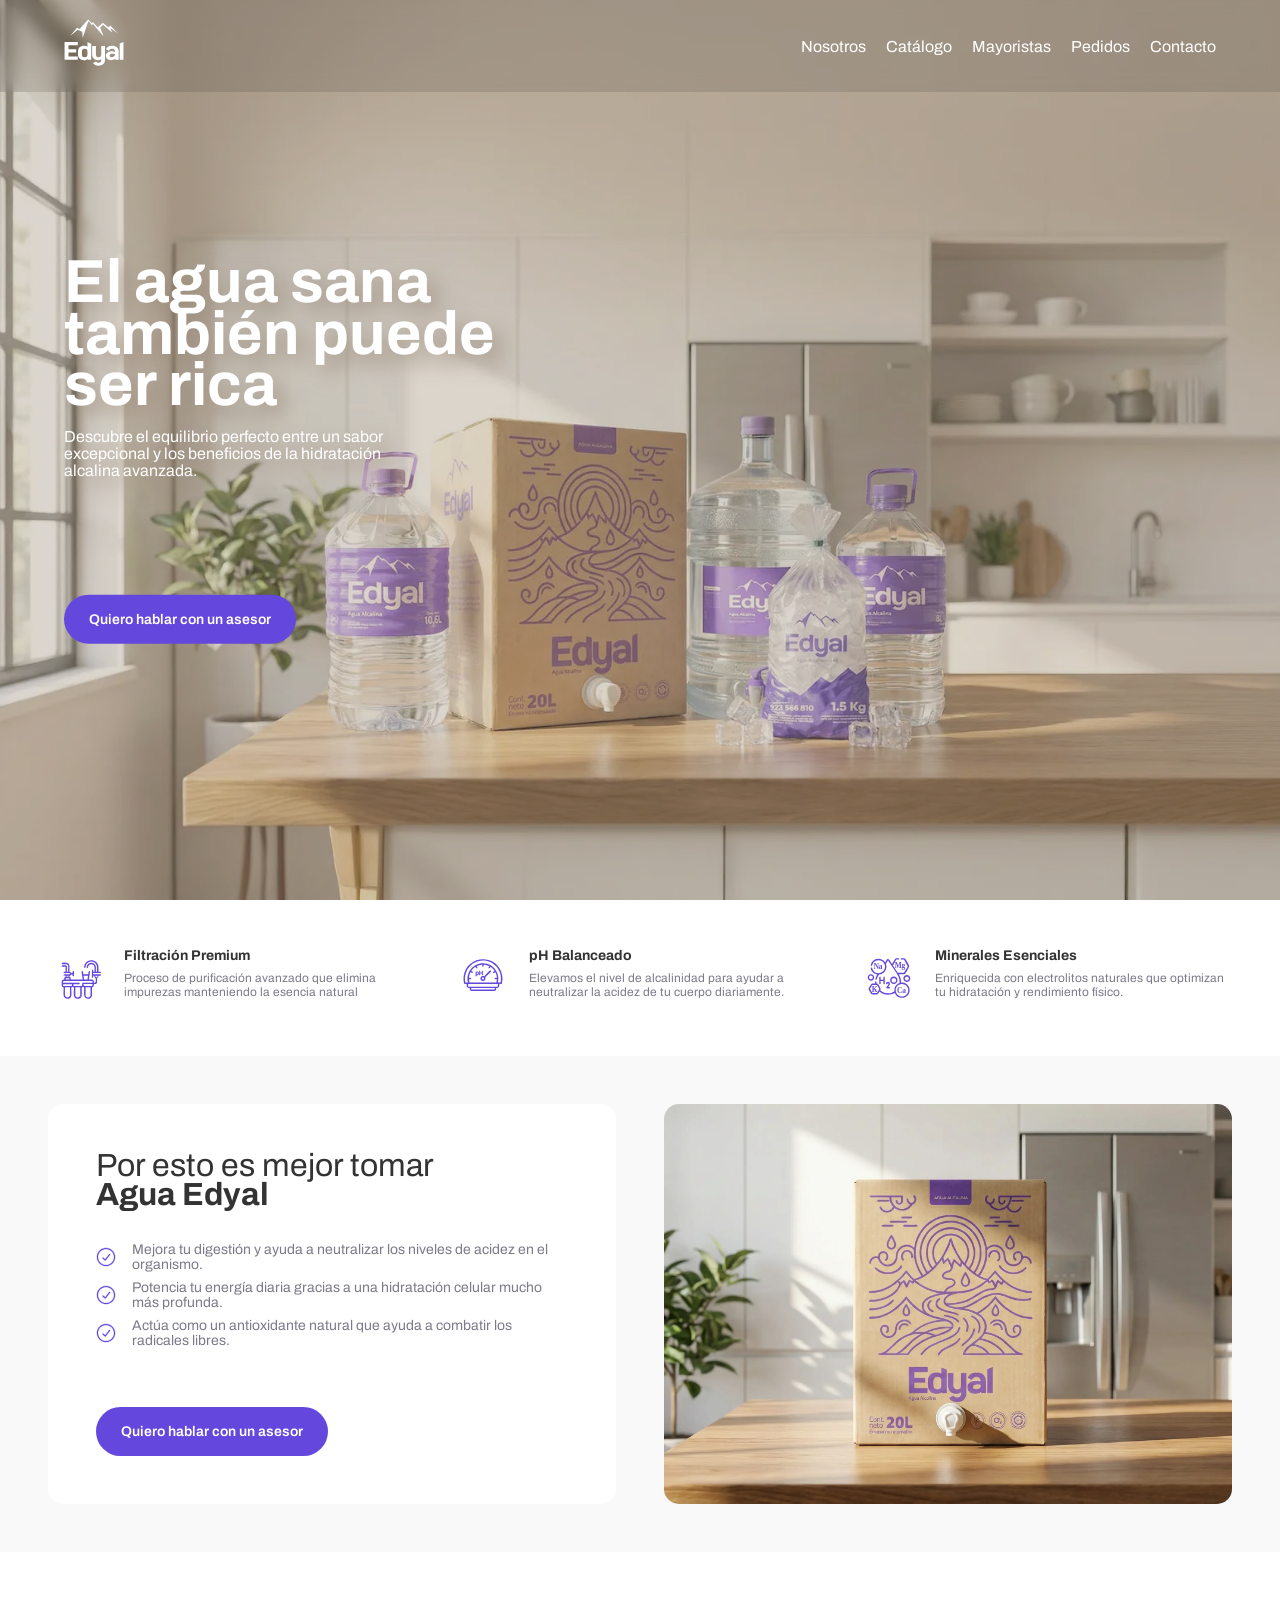
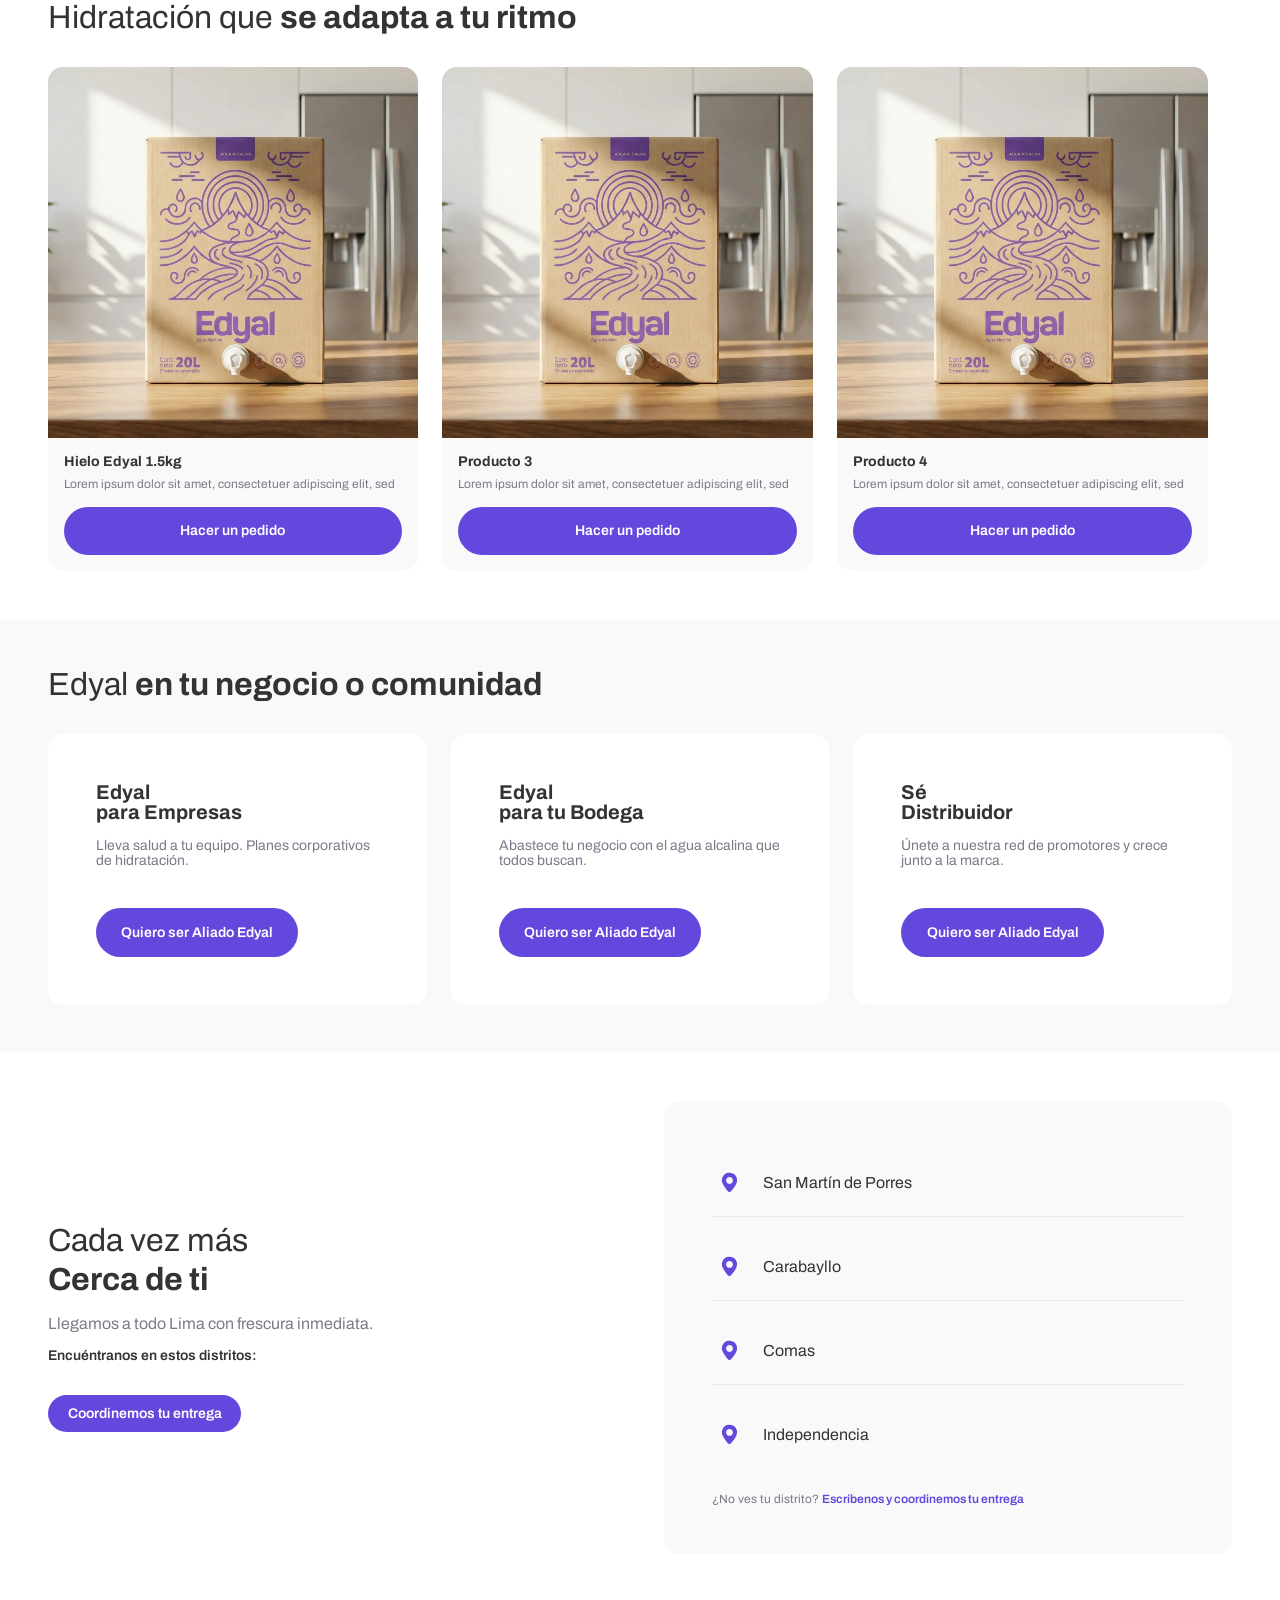
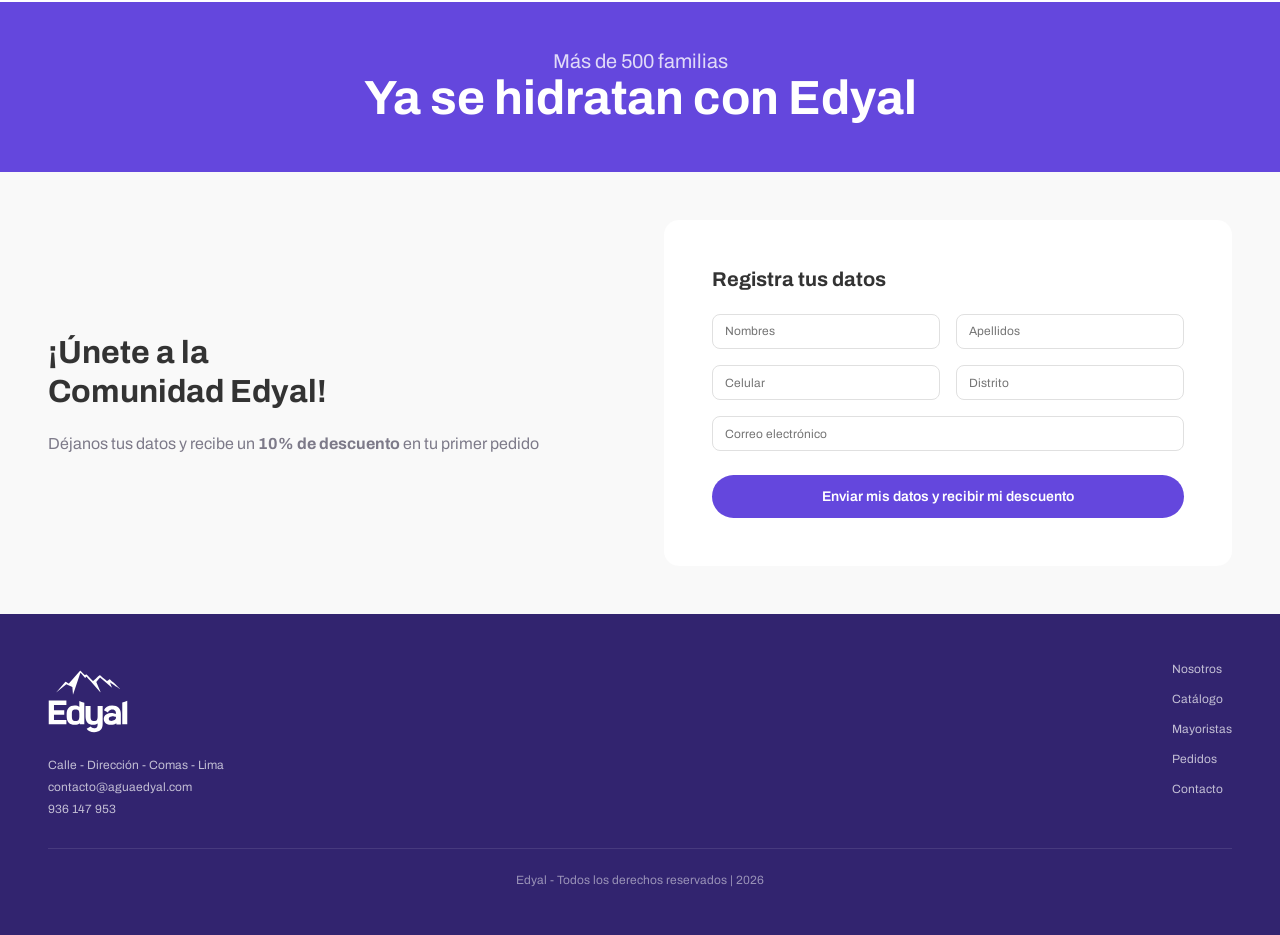
==== pages/index.html @ c5393664 "first commit" ====
<!DOCTYPE html>
<html lang="es">
<head>
    <meta charset="UTF-8">
    <meta name="viewport" content="width=device-width, initial-scale=1.0">
    <title>Agua Edyal - Rica por fuera Alcalina por dentro</title>
    <base href="/">
    <link rel="stylesheet" href="css/base.css">
    <link rel="stylesheet" href="css/header.css">
    <link rel="stylesheet" href="css/index.css">
</head>
<body>

    <!-- Header -->
    <div id="header-placeholder"></div>

    <!-- Hero -->
    <section class="hero">
        <img src="/assets/img/productos_completos_final.webp" alt="Productos Edyal" class="hero-img">
        <div class="hero-content">
            <h1 class="hero-title">El agua sana también puede ser rica</h1>
            <p class="hero-subtitle">Descubre el equilibrio perfecto entre un sabor excepcional y los beneficios de la hidratación alcalina avanzada.</p>
            <a href="https://wa.me/51XXXXXXXXX" target="_blank" class="hero-btn">Quiero hablar con un asesor</a>
        </div>
    </section>

    <!-- Skills -->
    <section class="skills">
        <div class="skill-item">
            <img src="/assets/icon/skill-1.svg" alt="skill 1" class="skill-icon">
            <div class="skill-text">
                <h3 class="skill-title">Filtración Premium</h3>
                <p class="skill-desc">Proceso de purificación avanzado que elimina impurezas manteniendo la esencia natural</p>
            </div>
        </div>
        <div class="skill-item">
            <img src="/assets/icon/skill-2.svg" alt="skill 2" class="skill-icon">
            <div class="skill-text">
                <h3 class="skill-title">pH Balanceado</h3>
                <p class="skill-desc">Elevamos el nivel de alcalinidad para ayudar a neutralizar la acidez de tu cuerpo diariamente.</p>
            </div>
        </div>
        <div class="skill-item">
            <img src="/assets/icon/skill-3.svg" alt="skill 3" class="skill-icon">
            <div class="skill-text">
                <h3 class="skill-title">Minerales Esenciales</h3>
                <p class="skill-desc">Enriquecida con electrolitos naturales que optimizan tu hidratación y rendimiento físico.</p>
            </div>
        </div>
    </section>

    <!-- Beneficios -->
    <section class="beneficios">
        <div class="beneficios-content">
            <h2 class="beneficios-title">Por esto es mejor tomar<br><strong>Agua Edyal</strong></h2>
            <ul class="beneficios-list">
                <li class="beneficios-item">
                    <img src="/assets/icon/check.svg" alt="check" class="check-icon">
                    <p>Mejora tu digestión y ayuda a neutralizar los niveles de acidez en el organismo.</p>
                </li>
                <li class="beneficios-item">
                    <img src="/assets/icon/check.svg" alt="check" class="check-icon">
                    <p>Potencia tu energía diaria gracias a una hidratación celular mucho más profunda.</p>
                </li>
                <li class="beneficios-item">
                    <img src="/assets/icon/check.svg" alt="check" class="check-icon">
                    <p>Actúa como un antioxidante natural que ayuda a combatir los radicales libres.</p>
                </li>
            </ul>
            <a href="https://wa.me/51XXXXXXXXX" target="_blank" class="btn-2">Quiero hablar con un asesor</a>
        </div>
        <div class="beneficios-img-container">
            <img src="/assets/img/edyal-20l.webp" alt="Edyal 20L" class="beneficios-img">
        </div>
    </section>

    <!-- Productos -->
    <section class="productos">
        <h2 class="productos-title">Hidratación que <strong>se adapta a tu ritmo</strong></h2>
        <div class="productos-carrusel">
            <div class="productos-track">
                <div class="producto-card">
                    <div class="producto-img-container">
                        <img src="/assets/img/edyal-20l.webp" alt="Agua Edyal en Caja 20L" class="producto-img">
                    </div>
                    <div class="producto-info">
                        <h3 class="producto-nombre">Agua Edyal en Caja 20L</h3>
                        <p class="producto-desc">Lorem ipsum dolor sit amet, consectetuer adipiscing elit, sed</p>
                        <a href="https://wa.me/51XXXXXXXXX" target="_blank" class="producto-btn">Hacer un pedido</a>
                    </div>
                </div>
                <div class="producto-card">
                    <div class="producto-img-container">
                        <img src="/assets/img/edyal-20l.webp" alt="Hielo Edyal 1.5kg" class="producto-img">
                    </div>
                    <div class="producto-info">
                        <h3 class="producto-nombre">Hielo Edyal 1.5kg</h3>
                        <p class="producto-desc">Lorem ipsum dolor sit amet, consectetuer adipiscing elit, sed</p>
                        <a href="https://wa.me/51XXXXXXXXX" target="_blank" class="producto-btn">Hacer un pedido</a>
                    </div>
                </div>
                <div class="producto-card">
                    <div class="producto-img-container">
                        <img src="/assets/img/edyal-20l.webp" alt="Producto 3" class="producto-img">
                    </div>
                    <div class="producto-info">
                        <h3 class="producto-nombre">Producto 3</h3>
                        <p class="producto-desc">Lorem ipsum dolor sit amet, consectetuer adipiscing elit, sed</p>
                        <a href="https://wa.me/51XXXXXXXXX" target="_blank" class="producto-btn">Hacer un pedido</a>
                    </div>
                </div>
                <div class="producto-card">
                    <div class="producto-img-container">
                        <img src="/assets/img/edyal-20l.webp" alt="Producto 4" class="producto-img">
                    </div>
                    <div class="producto-info">
                        <h3 class="producto-nombre">Producto 4</h3>
                        <p class="producto-desc">Lorem ipsum dolor sit amet, consectetuer adipiscing elit, sed</p>
                        <a href="https://wa.me/51XXXXXXXXX" target="_blank" class="producto-btn">Hacer un pedido</a>
                    </div>
                </div>
                <div class="producto-card">
                    <div class="producto-img-container">
                        <img src="/assets/img/edyal-20l.webp" alt="Producto 5" class="producto-img">
                    </div>
                    <div class="producto-info">
                        <h3 class="producto-nombre">Producto 5</h3>
                        <p class="producto-desc">Lorem ipsum dolor sit amet, consectetuer adipiscing elit, sed</p>
                        <a href="https://wa.me/51XXXXXXXXX" target="_blank" class="producto-btn">Hacer un pedido</a>
                    </div>
                </div>
            </div>
        </div>
    </section>
    <section class="aliados">
        <h2 class="aliados-title">Edyal <strong>en tu negocio o comunidad</strong></h2>
        <div class="aliados-grid">
            <div class="aliado-card">
                <h3 class="aliado-nombre">Edyal<br>para Empresas</h3>
                <p class="aliado-desc">Lleva salud a tu equipo. Planes corporativos de hidratación.</p>
                <a href="https://wa.me/51XXXXXXXXX" target="_blank" class="aliado-btn">Quiero ser Aliado Edyal</a>
            </div>
            <div class="aliado-card">
                <h3 class="aliado-nombre">Edyal<br>para tu Bodega</h3>
                <p class="aliado-desc">Abastece tu negocio con el agua alcalina que todos buscan.</p>
                <a href="https://wa.me/51XXXXXXXXX" target="_blank" class="aliado-btn">Quiero ser Aliado Edyal</a>
            </div>
            <div class="aliado-card">
                <h3 class="aliado-nombre">Sé<br>Distribuidor</h3>
                <p class="aliado-desc">Únete a nuestra red de promotores y crece junto a la marca.</p>
                <a href="https://wa.me/51XXXXXXXXX" target="_blank" class="aliado-btn">Quiero ser Aliado Edyal</a>
            </div>
        </div>
    </section>
    <!-- Cerca de ti -->
<section class="cobertura">
    <div class="cobertura-texto">
        <h2 class="cobertura-title">Cada vez más<br><strong>Cerca de ti</strong></h2>
        <p class="cobertura-desc">Llegamos a todo Lima con frescura inmediata.</p>
        <p class="cobertura-sub">Encuéntranos en estos distritos:</p>
        <a href="https://wa.me/51XXXXXXXXX" target="_blank" class="cobertura-btn">Coordinemos tu entrega</a>
    </div>
    <div class="cobertura-distritos">
        <div class="distrito-item">
            <img src="/assets/icon/ubication-icon.svg" alt="ubicación" class="ubication-icon">
            <span>San Martín de Porres</span>
        </div>
        <div class="distrito-item">
            <img src="/assets/icon/ubication-icon.svg" alt="ubicación" class="ubication-icon">
            <span>Carabayllo</span>
        </div>
        <div class="distrito-item">
            <img src="/assets/icon/ubication-icon.svg" alt="ubicación" class="ubication-icon">
            <span>Comas</span>
        </div>
        <div class="distrito-item">
            <img src="/assets/icon/ubication-icon.svg" alt="ubicación" class="ubication-icon">
            <span>Independencia</span>
        </div>
        <p class="cobertura-nota">¿No ves tu distrito? <a href="https://wa.me/51XXXXXXXXX" target="_blank">Escríbenos y coordinemos tu entrega</a></p>
    </div>
</section>

<!-- Banner -->
<section class="banner">
    <p class="banner-texto">Más de 500 familias</p>
    <h2 class="banner-title">Ya se hidratan con Edyal</h2>
</section>

<!-- Formulario -->
<section class="comunidad">
    <div class="comunidad-promo">
        <h2 class="comunidad-title">¡Únete a la<br>Comunidad Edyal!</h2>
        <p class="comunidad-desc">Déjanos tus datos y recibe un <strong>10% de descuento</strong> en tu primer pedido</p>
    </div>
    <div class="comunidad-form-container">
        <h3 class="form-title">Registra tus datos</h3>
        <form class="comunidad-form" id="comunidad-form">
            <div class="form-row">
                <input type="text" name="nombre" placeholder="Nombres" required>
                <input type="text" name="apellidos" placeholder="Apellidos" required>
            </div>
            <div class="form-row">
                <input type="tel" name="celular" placeholder="Celular" required>
                <input type="text" name="distrito" placeholder="Distrito" required>
            </div>
            <input type="email" name="correo" placeholder="Correo electrónico" required>
            <button type="submit" class="form-btn">Enviar mis datos y recibir mi descuento</button>
        </form>
    </div>
</section>

<!-- Footer -->
<footer class="footer">
    <div class="footer-logo">
        <img src="/assets/icon/logo-edyal-blanco.svg" alt="Edyal" class="footer-logo-img">
        <div class="footer-contacto">
            <p>Calle - Dirección - Comas - Lima</p>
            <p>contacto@aguaedyal.com</p>
            <p>936 147 953</p>
        </div>
    </div>
    <nav class="footer-nav">
        <a href="/pages/nosotros.html">Nosotros</a>
        <a href="/pages/catalogo.html">Catálogo</a>
        <a href="/pages/mayoristas.html">Mayoristas</a>
        <a href="/pages/pedidos.html">Pedidos</a>
        <a href="/pages/contacto.html">Contacto</a>
    </nav>
    <p class="footer-copy">Edyal - Todos los derechos reservados | 2026</p>
</footer>
    <script src="/js/header.js"></script>
    <script src="/js/carrusel.js"></script>
</body>
</html>
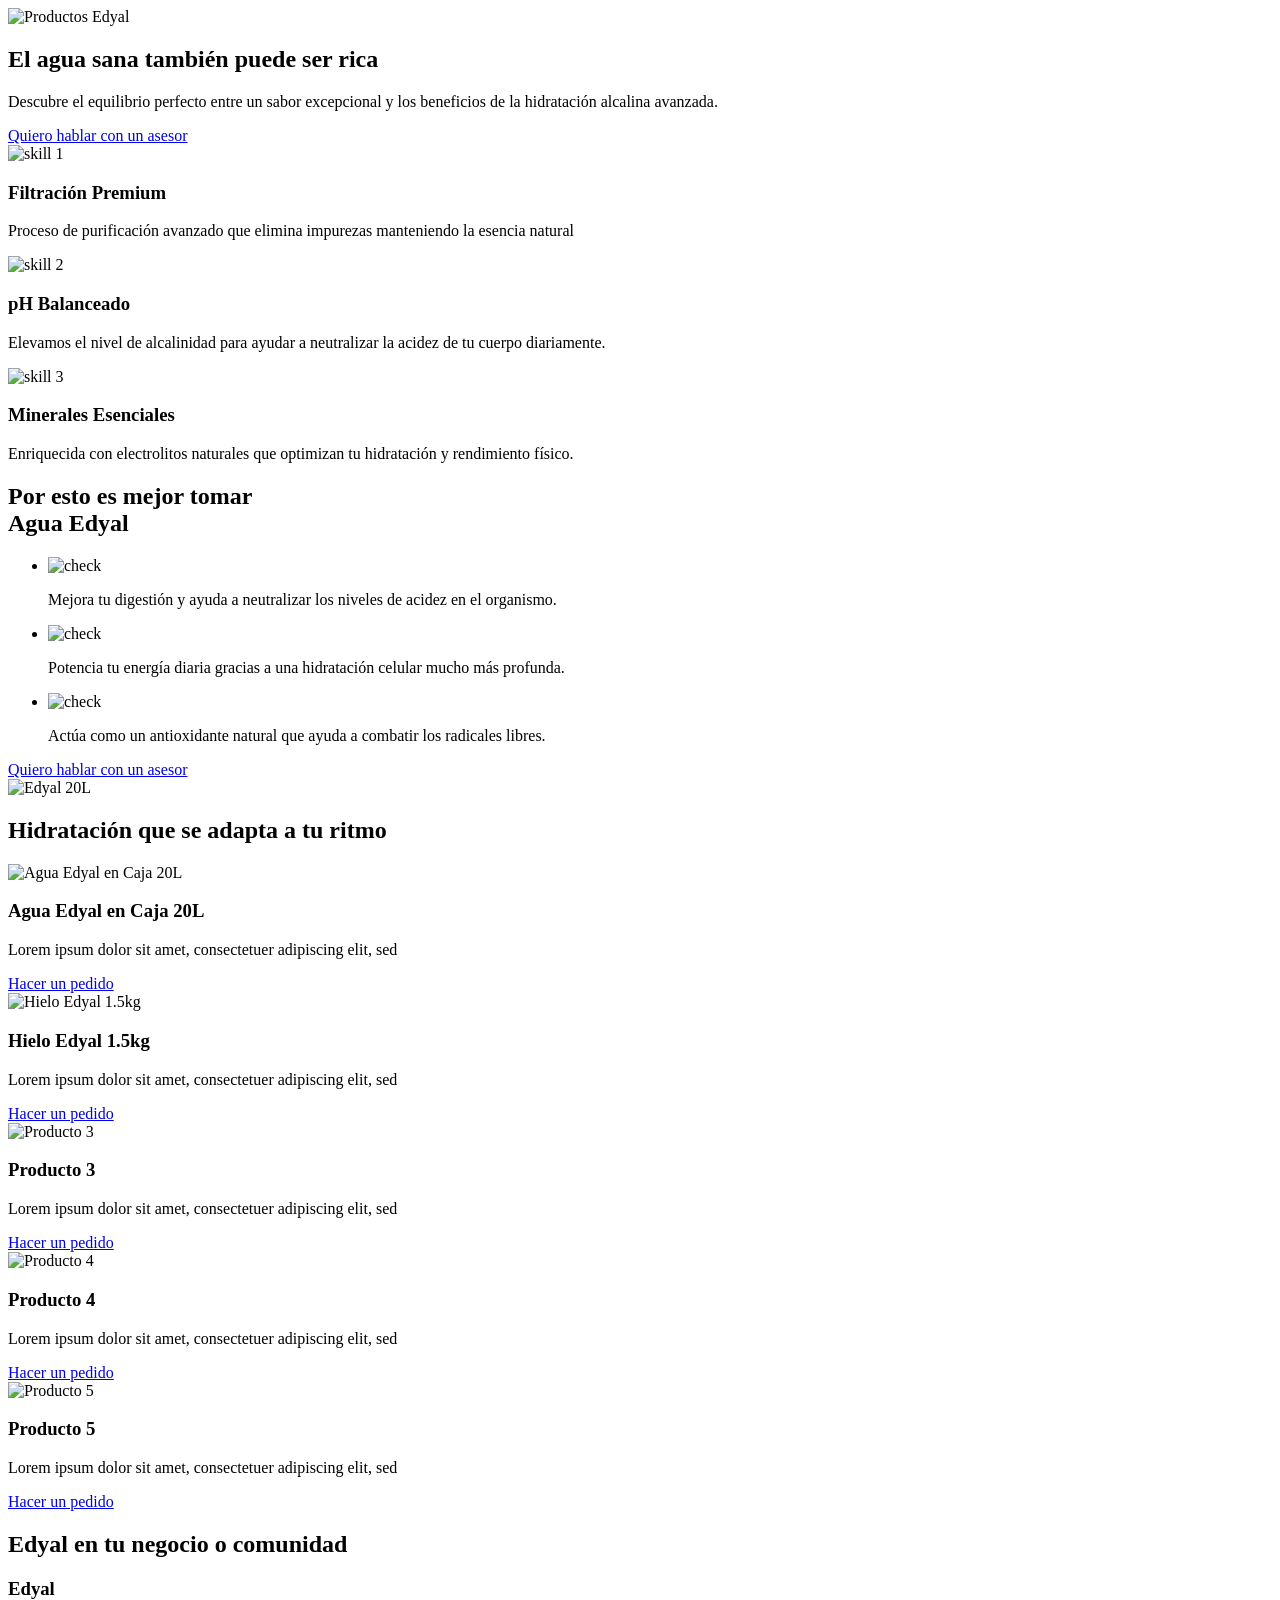
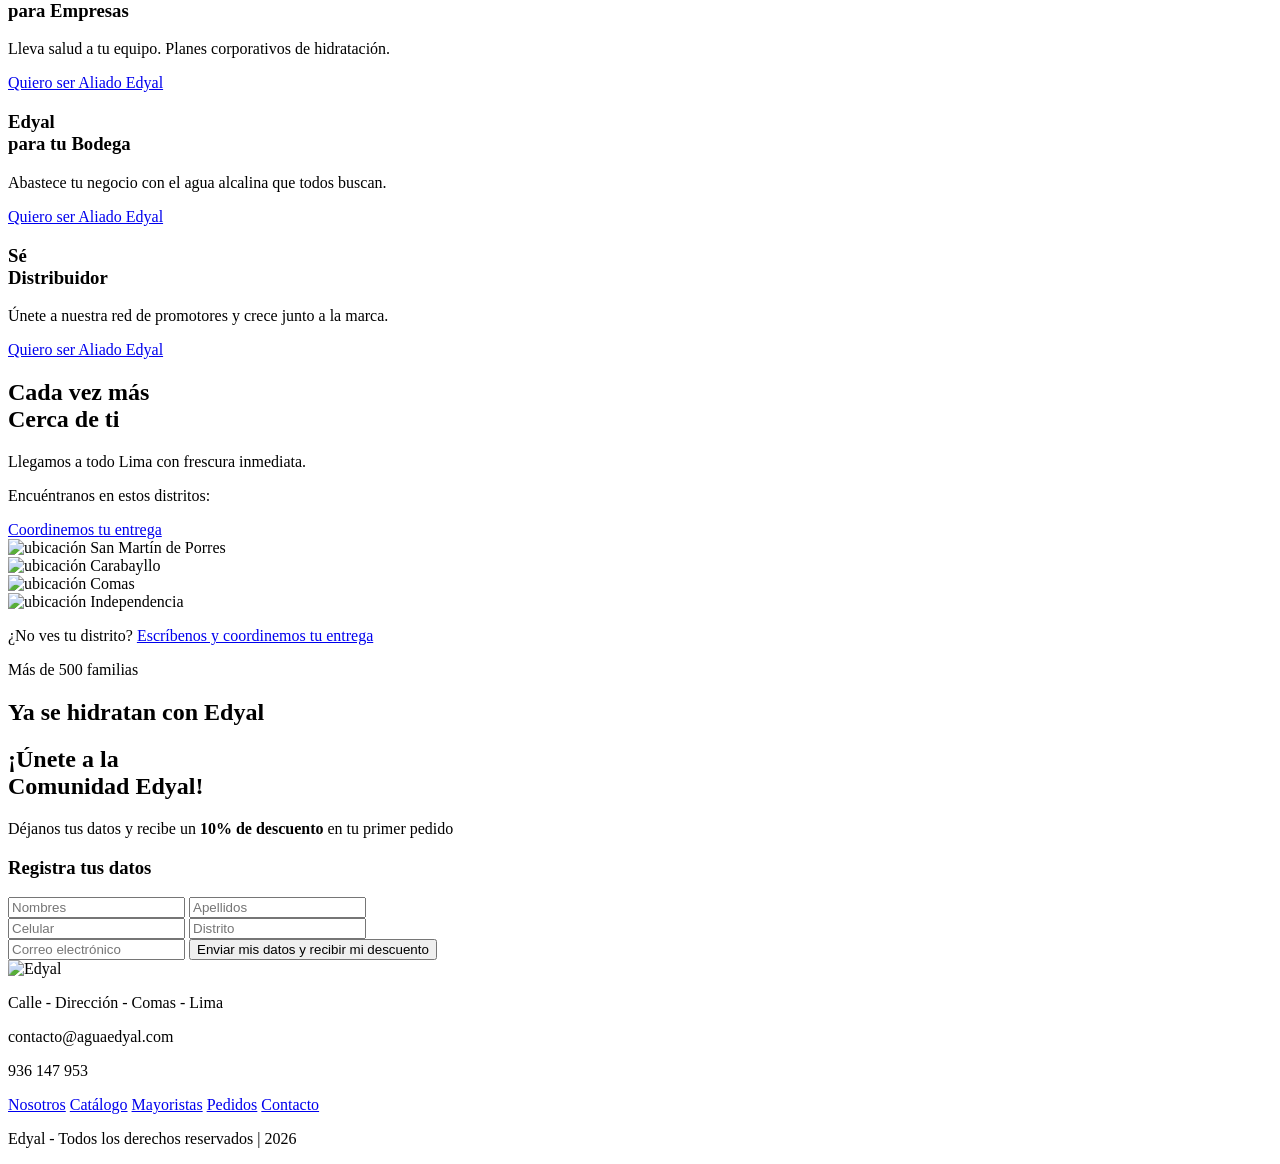
==== commit 5685fa36: "update index" ====
--- a/pages/index.html
+++ b/pages/index.html
@@ -4,7 +4,16 @@
     <meta charset="UTF-8">
     <meta name="viewport" content="width=device-width, initial-scale=1.0">
     <title>Agua Edyal - Rica por fuera Alcalina por dentro</title>
-    <base href="/">
+
+    <!-- Base dinámica: local vs GitHub Pages -->
+    <script>
+        const base = document.createElement('base');
+        base.href = (window.location.hostname === 'localhost' || window.location.hostname === '127.0.0.1')
+            ? '/'
+            : '/Edyal-WebSite/';
+        document.head.prepend(base);
+    </script>
+
     <link rel="stylesheet" href="css/base.css">
     <link rel="stylesheet" href="css/header.css">
     <link rel="stylesheet" href="css/index.css">
@@ -16,32 +25,32 @@
 
     <!-- Hero -->
     <section class="hero">
-        <img src="/assets/img/productos_completos_final.webp" alt="Productos Edyal" class="hero-img">
+        <img src="assets/img/productos_completos_final.webp" alt="Productos Edyal" class="hero-img">
         <div class="hero-content">
             <h1 class="hero-title">El agua sana también puede ser rica</h1>
             <p class="hero-subtitle">Descubre el equilibrio perfecto entre un sabor excepcional y los beneficios de la hidratación alcalina avanzada.</p>
-            <a href="https://wa.me/51XXXXXXXXX" target="_blank" class="hero-btn">Quiero hablar con un asesor</a>
+            <a href="https://wa.me/51997575885" target="_blank" class="hero-btn">Quiero hablar con un asesor</a>
         </div>
     </section>
 
     <!-- Skills -->
     <section class="skills">
         <div class="skill-item">
-            <img src="/assets/icon/skill-1.svg" alt="skill 1" class="skill-icon">
+            <img src="assets/icon/skill-1.svg" alt="skill 1" class="skill-icon">
             <div class="skill-text">
                 <h3 class="skill-title">Filtración Premium</h3>
                 <p class="skill-desc">Proceso de purificación avanzado que elimina impurezas manteniendo la esencia natural</p>
             </div>
         </div>
         <div class="skill-item">
-            <img src="/assets/icon/skill-2.svg" alt="skill 2" class="skill-icon">
+            <img src="assets/icon/skill-2.svg" alt="skill 2" class="skill-icon">
             <div class="skill-text">
                 <h3 class="skill-title">pH Balanceado</h3>
                 <p class="skill-desc">Elevamos el nivel de alcalinidad para ayudar a neutralizar la acidez de tu cuerpo diariamente.</p>
             </div>
         </div>
         <div class="skill-item">
-            <img src="/assets/icon/skill-3.svg" alt="skill 3" class="skill-icon">
+            <img src="assets/icon/skill-3.svg" alt="skill 3" class="skill-icon">
             <div class="skill-text">
                 <h3 class="skill-title">Minerales Esenciales</h3>
                 <p class="skill-desc">Enriquecida con electrolitos naturales que optimizan tu hidratación y rendimiento físico.</p>
@@ -55,22 +64,22 @@
             <h2 class="beneficios-title">Por esto es mejor tomar<br><strong>Agua Edyal</strong></h2>
             <ul class="beneficios-list">
                 <li class="beneficios-item">
-                    <img src="/assets/icon/check.svg" alt="check" class="check-icon">
+                    <img src="assets/icon/check.svg" alt="check" class="check-icon">
                     <p>Mejora tu digestión y ayuda a neutralizar los niveles de acidez en el organismo.</p>
                 </li>
                 <li class="beneficios-item">
-                    <img src="/assets/icon/check.svg" alt="check" class="check-icon">
+                    <img src="assets/icon/check.svg" alt="check" class="check-icon">
                     <p>Potencia tu energía diaria gracias a una hidratación celular mucho más profunda.</p>
                 </li>
                 <li class="beneficios-item">
-                    <img src="/assets/icon/check.svg" alt="check" class="check-icon">
+                    <img src="assets/icon/check.svg" alt="check" class="check-icon">
                     <p>Actúa como un antioxidante natural que ayuda a combatir los radicales libres.</p>
                 </li>
             </ul>
-            <a href="https://wa.me/51XXXXXXXXX" target="_blank" class="btn-2">Quiero hablar con un asesor</a>
+            <a href="https://wa.me/51997575885" target="_blank" class="btn-2">Quiero hablar con un asesor</a>
         </div>
         <div class="beneficios-img-container">
-            <img src="/assets/img/edyal-20l.webp" alt="Edyal 20L" class="beneficios-img">
+            <img src="assets/img/edyal-20l.webp" alt="Edyal 20L" class="beneficios-img">
         </div>
     </section>
 
@@ -81,155 +90,159 @@
             <div class="productos-track">
                 <div class="producto-card">
                     <div class="producto-img-container">
-                        <img src="/assets/img/edyal-20l.webp" alt="Agua Edyal en Caja 20L" class="producto-img">
+                        <img src="assets/img/edyal-20l.webp" alt="Agua Edyal en Caja 20L" class="producto-img">
                     </div>
                     <div class="producto-info">
                         <h3 class="producto-nombre">Agua Edyal en Caja 20L</h3>
                         <p class="producto-desc">Lorem ipsum dolor sit amet, consectetuer adipiscing elit, sed</p>
-                        <a href="https://wa.me/51XXXXXXXXX" target="_blank" class="producto-btn">Hacer un pedido</a>
-                    </div>
-                </div>
-                <div class="producto-card">
-                    <div class="producto-img-container">
-                        <img src="/assets/img/edyal-20l.webp" alt="Hielo Edyal 1.5kg" class="producto-img">
+                        <a href="https://wa.me/51997575885" target="_blank" class="producto-btn">Hacer un pedido</a>
+                    </div>
+                </div>
+                <div class="producto-card">
+                    <div class="producto-img-container">
+                        <img src="assets/img/edyal-20l.webp" alt="Hielo Edyal 1.5kg" class="producto-img">
                     </div>
                     <div class="producto-info">
                         <h3 class="producto-nombre">Hielo Edyal 1.5kg</h3>
                         <p class="producto-desc">Lorem ipsum dolor sit amet, consectetuer adipiscing elit, sed</p>
-                        <a href="https://wa.me/51XXXXXXXXX" target="_blank" class="producto-btn">Hacer un pedido</a>
-                    </div>
-                </div>
-                <div class="producto-card">
-                    <div class="producto-img-container">
-                        <img src="/assets/img/edyal-20l.webp" alt="Producto 3" class="producto-img">
+                        <a href="https://wa.me/51997575885" target="_blank" class="producto-btn">Hacer un pedido</a>
+                    </div>
+                </div>
+                <div class="producto-card">
+                    <div class="producto-img-container">
+                        <img src="assets/img/edyal-20l.webp" alt="Producto 3" class="producto-img">
                     </div>
                     <div class="producto-info">
                         <h3 class="producto-nombre">Producto 3</h3>
                         <p class="producto-desc">Lorem ipsum dolor sit amet, consectetuer adipiscing elit, sed</p>
-                        <a href="https://wa.me/51XXXXXXXXX" target="_blank" class="producto-btn">Hacer un pedido</a>
-                    </div>
-                </div>
-                <div class="producto-card">
-                    <div class="producto-img-container">
-                        <img src="/assets/img/edyal-20l.webp" alt="Producto 4" class="producto-img">
+                        <a href="https://wa.me/51997575885" target="_blank" class="producto-btn">Hacer un pedido</a>
+                    </div>
+                </div>
+                <div class="producto-card">
+                    <div class="producto-img-container">
+                        <img src="assets/img/edyal-20l.webp" alt="Producto 4" class="producto-img">
                     </div>
                     <div class="producto-info">
                         <h3 class="producto-nombre">Producto 4</h3>
                         <p class="producto-desc">Lorem ipsum dolor sit amet, consectetuer adipiscing elit, sed</p>
-                        <a href="https://wa.me/51XXXXXXXXX" target="_blank" class="producto-btn">Hacer un pedido</a>
-                    </div>
-                </div>
-                <div class="producto-card">
-                    <div class="producto-img-container">
-                        <img src="/assets/img/edyal-20l.webp" alt="Producto 5" class="producto-img">
+                        <a href="https://wa.me/51997575885" target="_blank" class="producto-btn">Hacer un pedido</a>
+                    </div>
+                </div>
+                <div class="producto-card">
+                    <div class="producto-img-container">
+                        <img src="assets/img/edyal-20l.webp" alt="Producto 5" class="producto-img">
                     </div>
                     <div class="producto-info">
                         <h3 class="producto-nombre">Producto 5</h3>
                         <p class="producto-desc">Lorem ipsum dolor sit amet, consectetuer adipiscing elit, sed</p>
-                        <a href="https://wa.me/51XXXXXXXXX" target="_blank" class="producto-btn">Hacer un pedido</a>
-                    </div>
-                </div>
-            </div>
-        </div>
-    </section>
+                        <a href="https://wa.me/51997575885" target="_blank" class="producto-btn">Hacer un pedido</a>
+                    </div>
+                </div>
+            </div>
+        </div>
+    </section>
+
+    <!-- Aliados -->
     <section class="aliados">
         <h2 class="aliados-title">Edyal <strong>en tu negocio o comunidad</strong></h2>
         <div class="aliados-grid">
             <div class="aliado-card">
                 <h3 class="aliado-nombre">Edyal<br>para Empresas</h3>
                 <p class="aliado-desc">Lleva salud a tu equipo. Planes corporativos de hidratación.</p>
-                <a href="https://wa.me/51XXXXXXXXX" target="_blank" class="aliado-btn">Quiero ser Aliado Edyal</a>
+                <a href="https://wa.me/51997575885" target="_blank" class="aliado-btn">Quiero ser Aliado Edyal</a>
             </div>
             <div class="aliado-card">
                 <h3 class="aliado-nombre">Edyal<br>para tu Bodega</h3>
                 <p class="aliado-desc">Abastece tu negocio con el agua alcalina que todos buscan.</p>
-                <a href="https://wa.me/51XXXXXXXXX" target="_blank" class="aliado-btn">Quiero ser Aliado Edyal</a>
+                <a href="https://wa.me/51997575885" target="_blank" class="aliado-btn">Quiero ser Aliado Edyal</a>
             </div>
             <div class="aliado-card">
                 <h3 class="aliado-nombre">Sé<br>Distribuidor</h3>
                 <p class="aliado-desc">Únete a nuestra red de promotores y crece junto a la marca.</p>
-                <a href="https://wa.me/51XXXXXXXXX" target="_blank" class="aliado-btn">Quiero ser Aliado Edyal</a>
-            </div>
-        </div>
-    </section>
-    <!-- Cerca de ti -->
-<section class="cobertura">
-    <div class="cobertura-texto">
-        <h2 class="cobertura-title">Cada vez más<br><strong>Cerca de ti</strong></h2>
-        <p class="cobertura-desc">Llegamos a todo Lima con frescura inmediata.</p>
-        <p class="cobertura-sub">Encuéntranos en estos distritos:</p>
-        <a href="https://wa.me/51XXXXXXXXX" target="_blank" class="cobertura-btn">Coordinemos tu entrega</a>
-    </div>
-    <div class="cobertura-distritos">
-        <div class="distrito-item">
-            <img src="/assets/icon/ubication-icon.svg" alt="ubicación" class="ubication-icon">
-            <span>San Martín de Porres</span>
-        </div>
-        <div class="distrito-item">
-            <img src="/assets/icon/ubication-icon.svg" alt="ubicación" class="ubication-icon">
-            <span>Carabayllo</span>
-        </div>
-        <div class="distrito-item">
-            <img src="/assets/icon/ubication-icon.svg" alt="ubicación" class="ubication-icon">
-            <span>Comas</span>
-        </div>
-        <div class="distrito-item">
-            <img src="/assets/icon/ubication-icon.svg" alt="ubicación" class="ubication-icon">
-            <span>Independencia</span>
-        </div>
-        <p class="cobertura-nota">¿No ves tu distrito? <a href="https://wa.me/51XXXXXXXXX" target="_blank">Escríbenos y coordinemos tu entrega</a></p>
-    </div>
-</section>
-
-<!-- Banner -->
-<section class="banner">
-    <p class="banner-texto">Más de 500 familias</p>
-    <h2 class="banner-title">Ya se hidratan con Edyal</h2>
-</section>
-
-<!-- Formulario -->
-<section class="comunidad">
-    <div class="comunidad-promo">
-        <h2 class="comunidad-title">¡Únete a la<br>Comunidad Edyal!</h2>
-        <p class="comunidad-desc">Déjanos tus datos y recibe un <strong>10% de descuento</strong> en tu primer pedido</p>
-    </div>
-    <div class="comunidad-form-container">
-        <h3 class="form-title">Registra tus datos</h3>
-        <form class="comunidad-form" id="comunidad-form">
-            <div class="form-row">
-                <input type="text" name="nombre" placeholder="Nombres" required>
-                <input type="text" name="apellidos" placeholder="Apellidos" required>
-            </div>
-            <div class="form-row">
-                <input type="tel" name="celular" placeholder="Celular" required>
-                <input type="text" name="distrito" placeholder="Distrito" required>
-            </div>
-            <input type="email" name="correo" placeholder="Correo electrónico" required>
-            <button type="submit" class="form-btn">Enviar mis datos y recibir mi descuento</button>
-        </form>
-    </div>
-</section>
-
-<!-- Footer -->
-<footer class="footer">
-    <div class="footer-logo">
-        <img src="/assets/icon/logo-edyal-blanco.svg" alt="Edyal" class="footer-logo-img">
-        <div class="footer-contacto">
-            <p>Calle - Dirección - Comas - Lima</p>
-            <p>contacto@aguaedyal.com</p>
-            <p>936 147 953</p>
-        </div>
-    </div>
-    <nav class="footer-nav">
-        <a href="/pages/nosotros.html">Nosotros</a>
-        <a href="/pages/catalogo.html">Catálogo</a>
-        <a href="/pages/mayoristas.html">Mayoristas</a>
-        <a href="/pages/pedidos.html">Pedidos</a>
-        <a href="/pages/contacto.html">Contacto</a>
-    </nav>
-    <p class="footer-copy">Edyal - Todos los derechos reservados | 2026</p>
-</footer>
-    <script src="/js/header.js"></script>
-    <script src="/js/carrusel.js"></script>
+                <a href="https://wa.me/51997575885" target="_blank" class="aliado-btn">Quiero ser Aliado Edyal</a>
+            </div>
+        </div>
+    </section>
+
+    <!-- Cobertura -->
+    <section class="cobertura">
+        <div class="cobertura-texto">
+            <h2 class="cobertura-title">Cada vez más<br><strong>Cerca de ti</strong></h2>
+            <p class="cobertura-desc">Llegamos a todo Lima con frescura inmediata.</p>
+            <p class="cobertura-sub">Encuéntranos en estos distritos:</p>
+            <a href="https://wa.me/51997575885" target="_blank" class="cobertura-btn">Coordinemos tu entrega</a>
+        </div>
+        <div class="cobertura-distritos">
+            <div class="distrito-item">
+                <img src="assets/icon/ubication-icon.svg" alt="ubicación" class="ubication-icon">
+                <span>San Martín de Porres</span>
+            </div>
+            <div class="distrito-item">
+                <img src="assets/icon/ubication-icon.svg" alt="ubicación" class="ubication-icon">
+                <span>Carabayllo</span>
+            </div>
+            <div class="distrito-item">
+                <img src="assets/icon/ubication-icon.svg" alt="ubicación" class="ubication-icon">
+                <span>Comas</span>
+            </div>
+            <div class="distrito-item">
+                <img src="assets/icon/ubication-icon.svg" alt="ubicación" class="ubication-icon">
+                <span>Independencia</span>
+            </div>
+            <p class="cobertura-nota">¿No ves tu distrito? <a href="https://wa.me/51997575885" target="_blank">Escríbenos y coordinemos tu entrega</a></p>
+        </div>
+    </section>
+
+    <!-- Banner -->
+    <section class="banner">
+        <p class="banner-texto">Más de 500 familias</p>
+        <h2 class="banner-title">Ya se hidratan con Edyal</h2>
+    </section>
+
+    <!-- Comunidad -->
+    <section class="comunidad">
+        <div class="comunidad-promo">
+            <h2 class="comunidad-title">¡Únete a la<br>Comunidad Edyal!</h2>
+            <p class="comunidad-desc">Déjanos tus datos y recibe un <strong>10% de descuento</strong> en tu primer pedido</p>
+        </div>
+        <div class="comunidad-form-container">
+            <h3 class="form-title">Registra tus datos</h3>
+            <form class="comunidad-form" id="comunidad-form">
+                <div class="form-row">
+                    <input type="text" name="nombre" placeholder="Nombres" required>
+                    <input type="text" name="apellidos" placeholder="Apellidos" required>
+                </div>
+                <div class="form-row">
+                    <input type="tel" name="celular" placeholder="Celular" required>
+                    <input type="text" name="distrito" placeholder="Distrito" required>
+                </div>
+                <input type="email" name="correo" placeholder="Correo electrónico" required>
+                <button type="submit" class="form-btn">Enviar mis datos y recibir mi descuento</button>
+            </form>
+        </div>
+    </section>
+
+    <!-- Footer -->
+    <footer class="footer">
+        <div class="footer-logo">
+            <img src="assets/icon/logo-edyal-blanco.svg" alt="Edyal" class="footer-logo-img">
+            <div class="footer-contacto">
+                <p>Calle - Dirección - Comas - Lima</p>
+                <p>contacto@aguaedyal.com</p>
+                <p>936 147 953</p>
+            </div>
+        </div>
+        <nav class="footer-nav">
+            <a href="pages/nosotros.html">Nosotros</a>
+            <a href="pages/catalogo.html">Catálogo</a>
+            <a href="pages/mayoristas.html">Mayoristas</a>
+            <a href="pages/pedidos.html">Pedidos</a>
+            <a href="pages/contacto.html">Contacto</a>
+        </nav>
+        <p class="footer-copy">Edyal - Todos los derechos reservados | 2026</p>
+    </footer>
+
+    <script src="js/header.js"></script>
+    <script src="js/main.js"></script>
 </body>
 </html>
